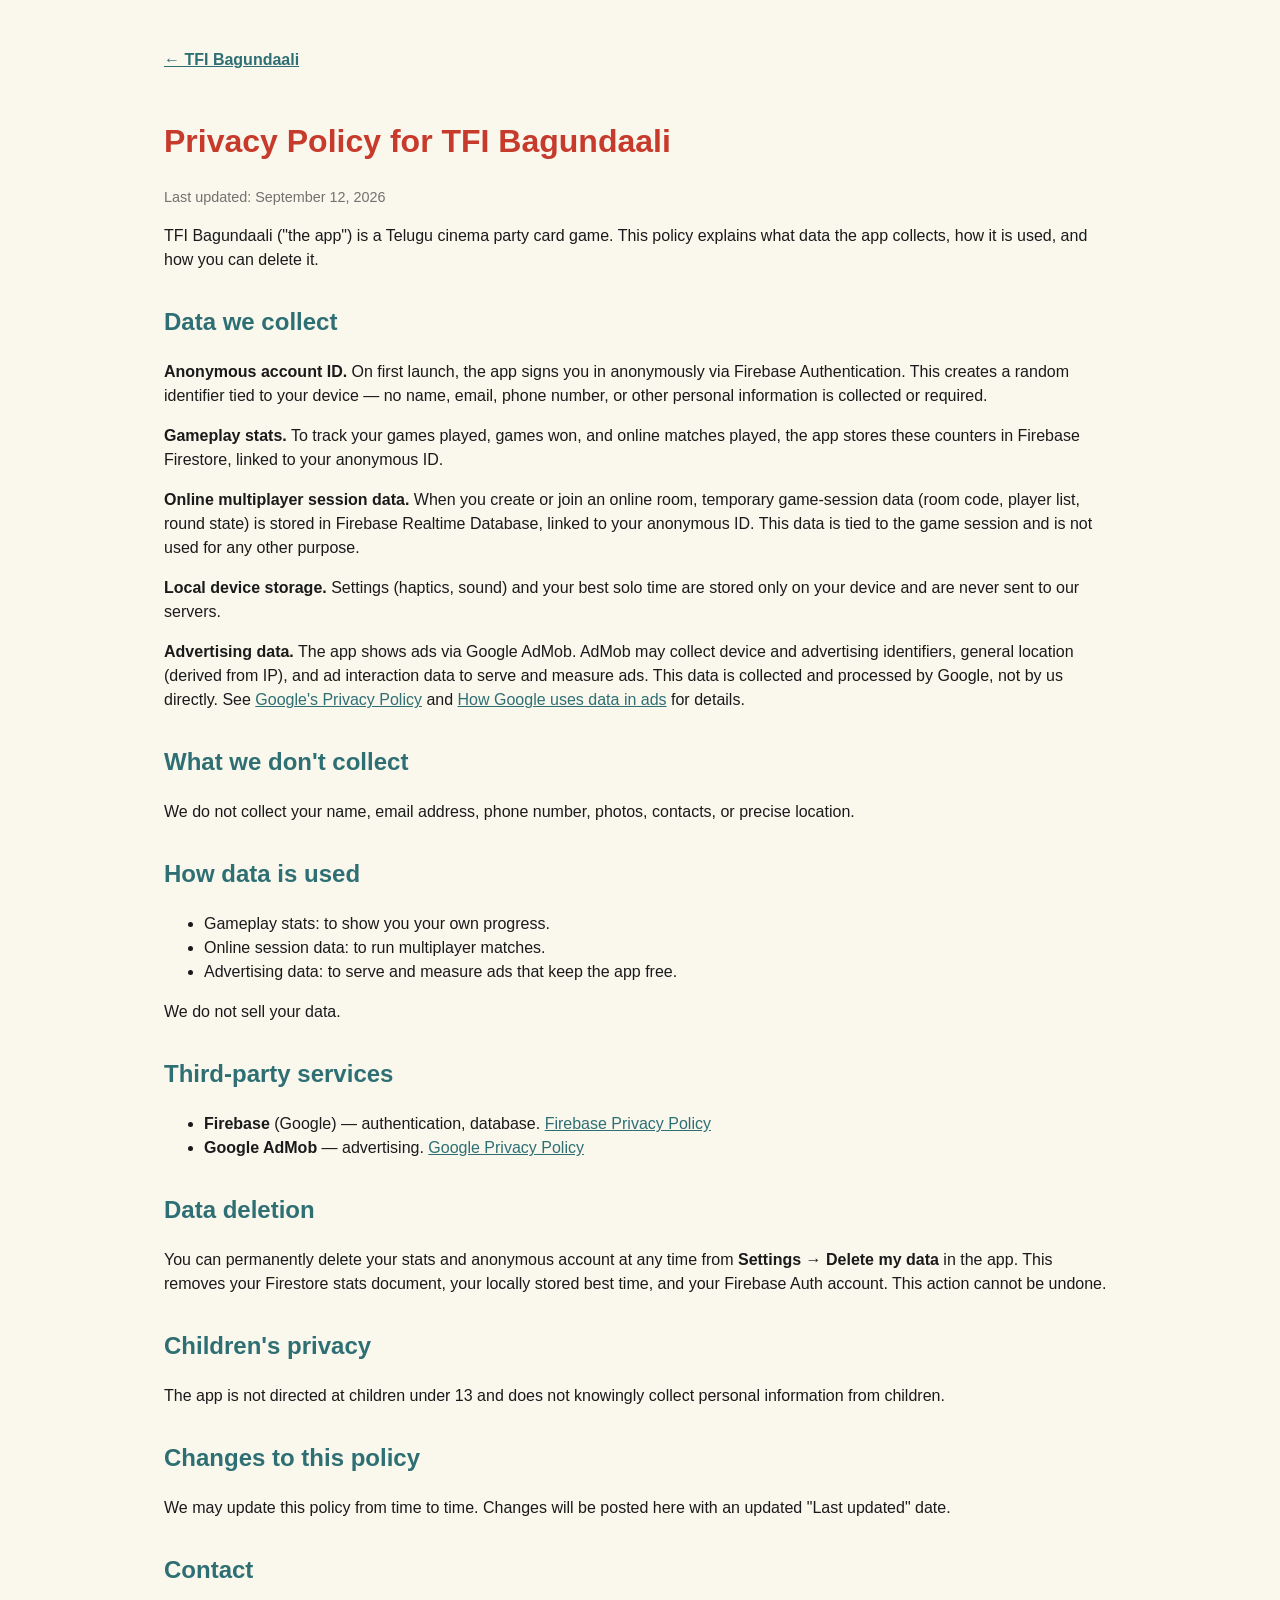
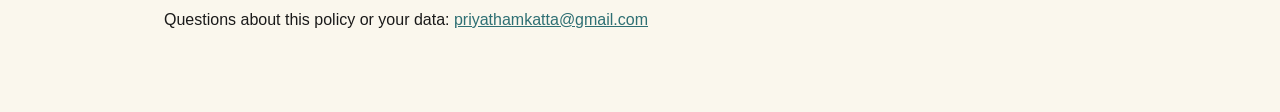
==== web/privacy.html @ ce2384d9 "feat: prep Play Store launch — signing, ads, privacy, landing page - Wire real release signing confi" ====
<!doctype html>
<html lang="en">
<head>
  <meta charset="utf-8" />
  <meta name="viewport" content="width=device-width, initial-scale=1" />
  <title>Privacy Policy — TFI Bagundaali</title>
  <link rel="icon" href="assets/app-icon.png" />
  <link rel="stylesheet" href="styles.css" />
</head>
<body>
  <main class="policy">
    <div class="wrap">
      <a class="back-link" href="index.html">&larr; TFI Bagundaali</a>
      <h1>Privacy Policy for TFI Bagundaali</h1>
      <p class="updated">Last updated: September 12, 2026</p>

      <p>
        TFI Bagundaali ("the app") is a Telugu cinema party card game. This
        policy explains what data the app collects, how it is used, and how
        you can delete it.
      </p>

      <h2>Data we collect</h2>
      <p>
        <strong>Anonymous account ID.</strong> On first launch, the app signs
        you in anonymously via Firebase Authentication. This creates a
        random identifier tied to your device &mdash; no name, email, phone
        number, or other personal information is collected or required.
      </p>
      <p>
        <strong>Gameplay stats.</strong> To track your games played, games
        won, and online matches played, the app stores these counters in
        Firebase Firestore, linked to your anonymous ID.
      </p>
      <p>
        <strong>Online multiplayer session data.</strong> When you create or
        join an online room, temporary game-session data (room code, player
        list, round state) is stored in Firebase Realtime Database, linked to
        your anonymous ID. This data is tied to the game session and is not
        used for any other purpose.
      </p>
      <p>
        <strong>Local device storage.</strong> Settings (haptics, sound) and
        your best solo time are stored only on your device and are never
        sent to our servers.
      </p>
      <p>
        <strong>Advertising data.</strong> The app shows ads via Google
        AdMob. AdMob may collect device and advertising identifiers, general
        location (derived from IP), and ad interaction data to serve and
        measure ads. This data is collected and processed by Google, not by
        us directly. See
        <a href="https://policies.google.com/privacy">Google's Privacy Policy</a>
        and
        <a href="https://policies.google.com/technologies/partner-sites"
          >How Google uses data in ads</a
        >
        for details.
      </p>

      <h2>What we don't collect</h2>
      <p>
        We do not collect your name, email address, phone number, photos,
        contacts, or precise location.
      </p>

      <h2>How data is used</h2>
      <ul>
        <li>Gameplay stats: to show you your own progress.</li>
        <li>Online session data: to run multiplayer matches.</li>
        <li>Advertising data: to serve and measure ads that keep the app free.</li>
      </ul>
      <p>We do not sell your data.</p>

      <h2>Third-party services</h2>
      <ul>
        <li>
          <strong>Firebase</strong> (Google) &mdash; authentication,
          database.
          <a href="https://firebase.google.com/support/privacy"
            >Firebase Privacy Policy</a
          >
        </li>
        <li>
          <strong>Google AdMob</strong> &mdash; advertising.
          <a href="https://policies.google.com/privacy">Google Privacy Policy</a>
        </li>
      </ul>

      <h2>Data deletion</h2>
      <p>
        You can permanently delete your stats and anonymous account at any
        time from <strong>Settings &rarr; Delete my data</strong> in the app.
        This removes your Firestore stats document, your locally stored best
        time, and your Firebase Auth account. This action cannot be undone.
      </p>

      <h2>Children's privacy</h2>
      <p>
        The app is not directed at children under 13 and does not knowingly
        collect personal information from children.
      </p>

      <h2>Changes to this policy</h2>
      <p>
        We may update this policy from time to time. Changes will be posted
        here with an updated "Last updated" date.
      </p>

      <h2>Contact</h2>
      <p>
        Questions about this policy or your data:
        <a href="mailto:priyathamkatta@gmail.com">priyathamkatta@gmail.com</a>
      </p>
    </div>
  </main>
</body>
</html>
---- web/styles.css ----
:root {
  --ivory: #faf7ed;
  --sand: #eadcc8;
  --charcoal: #1a1a1a;
  --cinema-red: #c63b2b;
  --mustard: #f4c542;
  --teal: #2e6f73;
}

* {
  box-sizing: border-box;
}

body {
  margin: 0;
  background: var(--ivory);
  color: var(--charcoal);
  font-family: -apple-system, "Segoe UI", Roboto, Helvetica, Arial, sans-serif;
  line-height: 1.5;
}

a {
  color: var(--teal);
}

.wrap {
  max-width: 1000px;
  margin: 0 auto;
  padding: 0 24px;
}

.marker {
  font-family: "Permanent Marker", cursive;
  line-height: 1.25;
}

/* Hero */

.hero {
  position: relative;
  background: var(--charcoal);
  color: var(--ivory);
}

.hero-photo {
  position: relative;
  width: 100%;
  aspect-ratio: 1672 / 941;
  overflow: hidden;
}

.hero-bg {
  position: absolute;
  inset: 0;
  width: 100%;
  height: 100%;
  object-fit: cover;
  object-position: center;
}

.hero-bg::after {
  content: "";
}

.hero-content {
  position: absolute;
  top: 6%;
  left: 50%;
  transform: translateX(-50%);
  z-index: 2;
  text-align: center;
  width: min(90%, 480px);
}

.hero img.icon {
  width: clamp(48px, 7vw, 96px);
  height: clamp(48px, 7vw, 96px);
  border-radius: 22%;
  box-shadow: 0 8px 24px rgba(0, 0, 0, 0.5);
}

.logotype {
  margin: 12px 0 6px;
  font-size: clamp(1.6rem, 5vw, 3rem);
  font-weight: normal;
}

.lt-tfi {
  font-family: "Permanent Marker", cursive;
  color: var(--mustard);
  margin-right: 0.3em;
  text-shadow: 0 2px 0 rgba(0, 0, 0, 0.35);
}

.lt-name {
  font-family: "Permanent Marker", cursive;
  color: var(--ivory);
  text-shadow: 0 2px 0 rgba(0, 0, 0, 0.35);
  border-bottom: clamp(2px, 0.4vw, 4px) solid var(--cinema-red);
}

.hero-line {
  font-family: "Permanent Marker", cursive;
  margin: 10px 0 6px;
  line-height: 1.35;
  font-size: clamp(0.95rem, 2.2vw, 1.5rem);
}

.hero-line span {
  display: block;
}

.hl-a {
  color: var(--ivory);
  text-shadow: 0 2px 6px rgba(0, 0, 0, 0.8);
}

.hl-b {
  color: var(--mustard);
  text-shadow: 0 2px 6px rgba(0, 0, 0, 0.8);
}

.hero p.tagline {
  font-size: clamp(0.65rem, 1.3vw, 0.92rem);
  color: var(--sand);
  opacity: 0.85;
  margin: 6px 0 14px;
}

.badge {
  display: inline-block;
  padding: clamp(5px, 1vw, 10px) clamp(12px, 2.4vw, 22px);
  border-radius: 999px;
  background: var(--mustard);
  color: var(--charcoal);
  font-weight: 700;
  font-size: clamp(0.65rem, 1.4vw, 0.95rem);
}

/* Wheels */

.wheel {
  position: absolute;
  top: 45.9%;
  width: 25.7%;
  aspect-ratio: 1;
  transform: translate(-50%, -50%);
  z-index: 1;
}

.wheel-left {
  left: 23.1%;
}

.wheel-right {
  left: 76.4%;
}

.wheel .dot {
  position: absolute;
  width: 24%;
  height: 24%;
  object-fit: contain;
  opacity: 0;
  transform: translate(-50%, -50%) scale(0.35);
  transition: opacity 0.35s ease, transform 0.35s cubic-bezier(0.34, 1.56, 0.64, 1);
  filter: drop-shadow(0 3px 6px rgba(0, 0, 0, 0.6));
}

/* stickers pop in, then hold while the match is revealed */
.wheel[data-phase="in"] .dot,
.wheel[data-phase="match"] .dot {
  opacity: 1;
  transform: translate(-50%, -50%) scale(1);
}

.wheel[data-phase="out"] .dot {
  opacity: 0;
  transform: translate(-50%, -50%) scale(0.6);
  transition-delay: 0s !important;
}

/* the shared sticker gets the spotlight */
.wheel[data-phase="match"] .dot.is-match {
  animation: match-pulse 1.4s ease-in-out infinite;
  z-index: 2;
}

.wheel[data-phase="match"] .dot:not(.is-match) {
  opacity: 0.4;
}

@keyframes match-pulse {
  0%,
  100% {
    transform: translate(-50%, -50%) scale(1.05);
    filter: drop-shadow(0 0 8px var(--mustard))
      drop-shadow(0 4px 10px rgba(0, 0, 0, 0.6));
  }
  50% {
    transform: translate(-50%, -50%) scale(1.32);
    filter: drop-shadow(0 0 22px var(--mustard))
      drop-shadow(0 4px 10px rgba(0, 0, 0, 0.6));
  }
}

.match-label {
  font-family: "Permanent Marker", cursive;
  color: var(--mustard);
  font-size: clamp(0.55rem, 1.3vw, 1rem);
  position: absolute;
  z-index: 3;
  white-space: nowrap;
  text-shadow: 0 2px 4px rgba(0, 0, 0, 0.75);
  opacity: 0;
  transform: translate(-50%, 0) rotate(-4deg);
  transition: opacity 0.3s ease;
}

.wheel[data-phase="match"] .match-label {
  opacity: 1;
  animation: match-label-pulse 1.4s ease-in-out infinite;
}

@keyframes match-label-pulse {
  0%,
  100% {
    opacity: 1;
  }
  50% {
    opacity: 0.6;
  }
}

/* Doodles */

.doodle {
  font-family: "Permanent Marker", cursive;
  position: absolute;
  color: var(--ivory);
  font-size: clamp(0.5rem, 1.1vw, 0.85rem);
  line-height: 1.3;
  opacity: 0.85;
  margin: 0;
  z-index: 2;
  text-shadow: 0 1px 3px rgba(0, 0, 0, 0.6);
}

.d-tl {
  top: 4%;
  left: 2%;
  transform: rotate(-4deg);
}

.d-tr {
  top: 4%;
  right: 2%;
  text-align: right;
  transform: rotate(3deg);
}

.d-br {
  bottom: 6%;
  right: 1.5%;
  text-align: right;
  transform: rotate(-2deg);
  color: var(--charcoal);
}

/* Torn divider */

.tear {
  display: block;
  width: 100%;
  height: 24px;
}

.tear path {
  fill: var(--ivory);
}

@media (max-width: 640px) {
  .hero-photo {
    aspect-ratio: auto;
    height: 340px;
  }
  .doodle,
  .wheel {
    display: none;
  }
  .hero-content {
    top: 50%;
    transform: translate(-50%, -50%);
  }
}

/* How it works — sticky scroll */

.how {
  padding: 56px 0 24px;
}

.how-heading {
  text-align: center;
  font-weight: normal;
  font-size: clamp(1.3rem, 3.4vw, 2rem);
  margin: 0 0 8px;
}

.how-scroll {
  display: flex;
  flex-direction: column;
  gap: 8px;
}

@media (min-width: 860px) {
  .how-scroll {
    flex-direction: row;
    align-items: flex-start;
    gap: 32px;
  }
}

/* right: pinned card visual */

.how-viz {
  position: sticky;
  top: 0;
  order: -1;
  display: flex;
  align-items: center;
  justify-content: center;
  height: 46vh;
  z-index: 1;
  background: var(--ivory);
}

@media (min-width: 860px) {
  .how-viz {
    order: 0;
    flex: 0 0 72%;
    height: 100vh;
  }
}

.viz-inner {
  width: 100%;
  display: flex;
  justify-content: center;
  padding: 0 12px;
}

/* the table + cloth */

.table {
  --card-size: clamp(88px, 15.5vw, 182px);
  position: relative;
  width: 100%;
  max-width: 820px;
  aspect-ratio: 16 / 11;
  border-radius: 20px;
  overflow: hidden;
  background: linear-gradient(#3b2718, #2a1b11);
  padding: 14px;
  box-shadow: 0 30px 60px rgba(0, 0, 0, 0.3),
    inset 0 1px 0 rgba(255, 255, 255, 0.12);
}

.felt {
  position: absolute;
  inset: 14px;
  border-radius: 12px;
  background: radial-gradient(
      ellipse at 50% 38%,
      #35797c 0%,
      #245a5c 48%,
      #14383a 100%
    );
  box-shadow: inset 0 0 70px rgba(0, 0, 0, 0.55),
    inset 0 0 0 1px rgba(0, 0, 0, 0.35);
}

/* woven cloth texture + soft folds */
.felt::before {
  content: "";
  position: absolute;
  inset: 0;
  border-radius: 12px;
  opacity: 0.18;
  background-image: repeating-linear-gradient(
      45deg,
      rgba(255, 255, 255, 0.09) 0 1px,
      transparent 1px 3px
    ),
    repeating-linear-gradient(
      -45deg,
      rgba(0, 0, 0, 0.12) 0 1px,
      transparent 1px 3px
    );
}

.felt::after {
  content: "";
  position: absolute;
  inset: 0;
  border-radius: 12px;
  background: linear-gradient(
      100deg,
      rgba(255, 255, 255, 0.07) 0 12%,
      transparent 26% 62%,
      rgba(255, 255, 255, 0.05) 74%,
      transparent 88%
    );
}

/* cards thrown around the table */

.scatter {
  position: absolute;
  inset: 0;
}

.decoy {
  position: absolute;
  width: 16%;
  opacity: 0.5;
  filter: blur(0.5px);
  box-shadow: inset 0 0 0 3px rgba(255, 255, 255, 0.05),
    0 10px 22px rgba(0, 0, 0, 0.5);
}

.dc1 {
  top: -9%;
  left: -6%;
  transform: rotate(-17deg);
}
.dc4 {
  bottom: -10%;
  right: -5%;
  transform: rotate(-12deg);
}

/* seats around the table */

.seat {
  position: absolute;
  transform: translate(-50%, -50%);
  display: flex;
  flex-direction: column;
  align-items: center;
  gap: 8px;
}

.seat-center {
  left: 50%;
  top: 28%;
}

.seat-you {
  left: 23%;
  top: 72%;
}

.seat-friend {
  left: 77%;
  top: 72%;
}

.seat-label {
  font-family: "Permanent Marker", cursive;
  font-size: clamp(0.6rem, 1.15vw, 0.95rem);
  color: var(--ivory);
  opacity: 0.75;
  text-shadow: 0 2px 4px rgba(0, 0, 0, 0.7);
  white-space: nowrap;
}

.label-you {
  color: var(--mustard);
  opacity: 1;
}

.mini-card {
  position: relative;
  width: var(--card-size);
  aspect-ratio: 1;
  border-radius: 50%;
  background: radial-gradient(circle at 35% 28%, #3b3935, #141312 72%);
  box-shadow: inset 0 0 0 4px rgba(255, 255, 255, 0.08),
    0 16px 30px rgba(0, 0, 0, 0.45);
}

.center-card {
  box-shadow: inset 0 0 0 4px rgba(244, 197, 66, 0.35),
    0 18px 34px rgba(0, 0, 0, 0.5);
}

.ms {
  position: absolute;
  width: 24%;
  height: 24%;
  object-fit: contain;
  transform: translate(-50%, -50%);
  transition: opacity 0.35s ease, width 0.35s ease, height 0.35s ease;
}

/* 8 symbols per card: one centre + a ring of seven */

.q0 {
  top: 50%;
  left: 50%;
}
.q1 {
  top: 17%;
  left: 50%;
}
.q2 {
  top: 29.4%;
  left: 75.8%;
}
.q3 {
  top: 57.3%;
  left: 82.2%;
}
.q4 {
  top: 79.7%;
  left: 64.3%;
}
.q5 {
  top: 79.7%;
  left: 35.7%;
}
.q6 {
  top: 57.3%;
  left: 17.8%;
}
.q7 {
  top: 29.4%;
  left: 24.2%;
}

/* viz states driven by scroll position */

/* step 2: both players' matches light up, in their own colour */

.viz-inner[data-active="2"] .m-you,
.viz-inner[data-active="3"] .m-you {
  width: 31%;
  height: 31%;
  z-index: 2;
  animation: match-pulse 1.6s ease-in-out infinite;
}

.viz-inner[data-active="2"] .m-friend {
  width: 29%;
  height: 29%;
  z-index: 2;
  animation: friend-pulse 1.6s ease-in-out infinite 0.3s;
}

.viz-inner[data-active="2"] .ms:not(.m-you):not(.m-friend),
.viz-inner[data-active="3"] .ms:not(.m-you) {
  opacity: 0.25;
}

@keyframes friend-pulse {
  0%,
  100% {
    transform: translate(-50%, -50%) scale(1);
    filter: drop-shadow(0 0 6px #5fd3d8) drop-shadow(0 4px 10px rgba(0, 0, 0, 0.6));
  }
  50% {
    transform: translate(-50%, -50%) scale(1.14);
    filter: drop-shadow(0 0 18px #5fd3d8)
      drop-shadow(0 4px 10px rgba(0, 0, 0, 0.6));
  }
}

/* step 3: you got there first */

.viz-inner[data-active="3"] .m-you {
  animation: match-zoom 1.8s ease-in-out infinite;
}

.viz-inner[data-active="3"] .friend-card {
  opacity: 0.45;
  transition: opacity 0.35s ease;
}

.viz-inner[data-active="3"] .center-card {
  box-shadow: inset 0 0 0 4px var(--mustard), 0 0 28px rgba(244, 197, 66, 0.45),
    0 18px 34px rgba(0, 0, 0, 0.5);
}

@keyframes match-zoom {
  0%,
  100% {
    transform: translate(-50%, -50%) scale(1);
    filter: drop-shadow(0 0 8px var(--mustard))
      drop-shadow(0 4px 10px rgba(0, 0, 0, 0.6));
  }
  45% {
    transform: translate(-50%, -50%) scale(1.42);
    filter: drop-shadow(0 0 26px var(--mustard))
      drop-shadow(0 6px 14px rgba(0, 0, 0, 0.7));
  }
}

/* finger tap */

.tap-fx {
  position: absolute;
  width: 0;
  height: 0;
  z-index: 5;
  opacity: 0;
}

.viz-inner[data-active="3"] .tap-fx {
  opacity: 1;
}

.ripple {
  position: absolute;
  left: 0;
  top: 0;
  width: 54px;
  height: 54px;
  margin: -27px 0 0 -27px;
  border-radius: 50%;
  border: 2px solid var(--mustard);
  opacity: 0;
}

.viz-inner[data-active="3"] .ripple {
  animation: ripple-out 1.8s ease-out infinite;
}

.viz-inner[data-active="3"] .ripple.r2 {
  animation-delay: 0.35s;
}

@keyframes ripple-out {
  0% {
    transform: scale(0.3);
    opacity: 0.9;
  }
  70% {
    opacity: 0;
  }
  100% {
    transform: scale(2.2);
    opacity: 0;
  }
}

.tap-hand {
  position: absolute;
  top: 50%;
  left: 21%;
  width: clamp(34px, 5vw, 58px);
  height: clamp(34px, 5vw, 58px);
  margin: 6% 0 0 6%;
  color: var(--ivory);
  z-index: 6;
  opacity: 0;
  filter: drop-shadow(0 4px 8px rgba(0, 0, 0, 0.75));
  transform: translate(0, 12px);
  transition: opacity 0.3s ease;
}

.tap-hand svg {
  width: 100%;
  height: 100%;
}

.viz-inner[data-active="3"] .tap-hand {
  opacity: 1;
  animation: tap-press 1.8s ease-in-out infinite;
}

@keyframes tap-press {
  0%,
  100% {
    transform: translate(6px, 16px);
  }
  40%,
  55% {
    transform: translate(0, 4px);
  }
}

.tap-fx {
  position: absolute;
  width: 0;
  height: 0;
  z-index: 5;
  opacity: 0;
}

.viz-inner[data-active="3"] .tap-fx {
  opacity: 1;
}

.ripple {
  position: absolute;
  left: 0;
  top: 0;
  width: 54px;
  height: 54px;
  margin: -27px 0 0 -27px;
  border-radius: 50%;
  border: 2px solid var(--mustard);
  opacity: 0;
}

.viz-inner[data-active="3"] .ripple {
  animation: ripple-out 1.8s ease-out infinite;
}

.viz-inner[data-active="3"] .ripple.r2 {
  animation-delay: 0.35s;
}

@keyframes ripple-out {
  0% {
    transform: scale(0.3);
    opacity: 0.9;
  }
  70% {
    opacity: 0;
  }
  100% {
    transform: scale(2.2);
    opacity: 0;
  }
}

.tap-hand {
  position: absolute;
  top: 50%;
  left: 21%;
  width: clamp(34px, 5vw, 58px);
  height: clamp(34px, 5vw, 58px);
  margin: 6% 0 0 6%;
  color: var(--ivory);
  z-index: 6;
  opacity: 0;
  filter: drop-shadow(0 4px 8px rgba(0, 0, 0, 0.75));
  transform: translate(0, 12px);
  transition: opacity 0.3s ease;
}

.tap-hand svg {
  width: 100%;
  height: 100%;
}

.viz-inner[data-active="3"] .tap-hand {
  opacity: 1;
  animation: tap-press 1.8s ease-in-out infinite;
}

@keyframes tap-press {
  0%,
  100% {
    transform: translate(6px, 16px);
  }
  40%,
  55% {
    transform: translate(0, 4px);
  }
}

.link-line {
  position: absolute;
  top: calc(50% + var(--card-size) * 0.073);
  left: 50%;
  transform: translate(-50%, -50%);
  width: clamp(16px, 4vw, 48px);
  border-top: 3px dashed var(--cinema-red);
  z-index: 3;
  opacity: 0;
  transition: opacity 0.35s ease;
}

.viz-inner[data-active="2"] .link-line {
  opacity: 1;
}

.tap-check {
  position: absolute;
  width: clamp(24px, 3.2vw, 40px);
  height: clamp(24px, 3.2vw, 40px);
  margin-left: 12%;
  margin-top: 12%;
  transform: translate(-50%, -50%) scale(0.4);
  border-radius: 50%;
  background: var(--mustard);
  color: var(--charcoal);
  display: flex;
  align-items: center;
  justify-content: center;
  z-index: 4;
  box-shadow: 0 2px 10px rgba(0, 0, 0, 0.45);
  opacity: 0;
  transition: opacity 0.3s ease, transform 0.3s ease;
}

.viz-inner[data-active="3"] .tap-check {
  opacity: 1;
  transform: translate(-50%, -50%) scale(1);
}

.tap-check svg {
  width: 55%;
  height: 55%;
}

/* left: scrolling step copy */

.how-steps {
  flex: 1;
}

.how-step {
  display: flex;
  flex-direction: column;
  align-items: flex-start;
  justify-content: center;
  gap: 10px;
  min-height: 54vh;
  padding: 18px 0;
  opacity: 0.35;
  transition: opacity 0.35s ease;
}

@media (min-width: 860px) {
  .how-step {
    min-height: 100vh;
    justify-content: center;
    padding: 0;
  }
}

.how-step.is-active {
  opacity: 1;
}

.how-caption {
  margin: 0;
  font-family: "Permanent Marker", cursive;
  font-size: clamp(1.2rem, 2.4vw, 1.7rem);
  line-height: 1.2;
}

.how-sub {
  margin: 0;
  font-size: 0.95rem;
  opacity: 0.75;
  max-width: 34ch;
}

.how-num {
  font-family: "Permanent Marker", cursive;
  color: #fff;
  width: 34px;
  height: 34px;
  flex: none;
  border-radius: 50%;
  display: flex;
  align-items: center;
  justify-content: center;
  font-size: 1rem;
}

.how-num-1 {
  background: var(--cinema-red);
}
.how-num-2 {
  background: var(--teal);
}
.how-num-3 {
  background: var(--mustard);
  color: var(--charcoal);
}

/* Modes */

.features {
  padding: 32px 0 40px;
}

.modes-heading {
  text-align: center;
  font-weight: normal;
  font-size: clamp(1.4rem, 4vw, 2.2rem);
  margin-bottom: 32px;
}

.mh-black,
.mh-red {
  font-family: "Permanent Marker", cursive;
  margin: 0 6px;
}

.mh-black {
  color: var(--charcoal);
}

.mh-red {
  color: var(--cinema-red);
}

.mode-list {
  display: flex;
  flex-direction: column;
  gap: 16px;
}

@media (min-width: 860px) {
  .mode-list {
    flex-direction: row;
  }
}

.mode-banner {
  flex: 1;
  display: flex;
  align-items: center;
  gap: 16px;
  padding: 20px;
  border-radius: 16px;
  color: var(--ivory);
  box-shadow: 0 10px 24px rgba(0, 0, 0, 0.15);
}

.mode-red {
  background: var(--cinema-red);
}

.mode-teal {
  background: var(--teal);
}

.mode-mustard {
  background: var(--mustard);
  color: var(--charcoal);
}

.mode-icon {
  width: 40px;
  height: 40px;
  flex: none;
  color: inherit;
}

.mode-text h3 {
  font-family: "Permanent Marker", cursive;
  font-weight: normal;
  margin: 0 0 4px;
  font-size: 1.1rem;
}

.mode-text p {
  margin: 0;
  font-size: 0.92rem;
  opacity: 0.92;
}

/* Sticker showcase */

.showcase {
  position: relative;
  padding: 16px 0 64px;
  text-align: center;
}

.showcase .doodle {
  color: var(--charcoal);
  opacity: 0.7;
  text-shadow: none;
}

.d-deck-l {
  top: 0;
  left: 4%;
  transform: rotate(-3deg);
}

.d-deck-r {
  bottom: 0;
  right: 3%;
  transform: rotate(3deg);
}

.sticker-strip {
  display: flex;
  justify-content: center;
  gap: 18px;
  flex-wrap: wrap;
  padding-top: 24px;
}

.sticker-strip img {
  width: 110px;
  height: 110px;
  object-fit: cover;
  border-radius: 50%;
  box-shadow: 0 10px 24px rgba(0, 0, 0, 0.18);
  border: 3px solid #fff;
  transition: transform 0.15s ease;
}

.sticker-strip img:nth-child(odd) {
  transform: rotate(-4deg) translateY(6px);
}
.sticker-strip img:nth-child(even) {
  transform: rotate(4deg);
}

.sticker-strip img:hover {
  transform: rotate(0deg) scale(1.08);
}

@media (max-width: 640px) {
  .sticker-strip img {
    width: 76px;
    height: 76px;
  }
  .d-deck-l,
  .d-deck-r {
    display: none;
  }
}

/* Footer */

footer {
  background: var(--sand);
  padding: 24px 0;
}

.footer-row {
  display: flex;
  align-items: center;
  justify-content: space-between;
  flex-wrap: wrap;
  gap: 10px;
  font-size: 0.9rem;
}

.footer-links a {
  margin-right: 16px;
  text-decoration: none;
  font-weight: 600;
}

.footer-tagline {
  font-family: "Permanent Marker", cursive;
  color: var(--cinema-red);
  margin: 0;
  font-size: 1rem;
}

/* Policy page */

.policy {
  padding: 48px 0 64px;
}

.policy h1 {
  color: var(--cinema-red);
}

.policy h2 {
  margin-top: 32px;
  color: var(--teal);
}

.policy .updated {
  color: var(--charcoal);
  opacity: 0.6;
  font-size: 0.9rem;
}

.back-link {
  display: inline-block;
  margin-bottom: 24px;
  font-weight: 600;
}

/* Sticky nav */

.nav {
  position: sticky;
  top: 0;
  z-index: 20;
  background: rgba(16, 15, 14, 0.94);
  backdrop-filter: blur(8px);
  border-bottom: 1px solid rgba(244, 197, 66, 0.18);
}

.nav-inner {
  max-width: 1100px;
  margin: 0 auto;
  padding: 10px 20px;
  display: flex;
  align-items: center;
  justify-content: space-between;
  gap: 16px;
}

.nav-logo {
  font-family: "Permanent Marker", cursive;
  font-size: 1.05rem;
  text-decoration: none;
  white-space: nowrap;
}

.nav-name {
  color: var(--ivory);
}

.nav-links {
  display: none;
  gap: 24px;
}

@media (min-width: 760px) {
  .nav-links {
    display: flex;
  }
}

.nav-links a {
  color: var(--sand);
  text-decoration: none;
  font-size: 0.92rem;
  font-weight: 600;
}

.nav-links a:hover {
  color: var(--mustard);
}

.nav-cta {
  background: var(--mustard);
  color: var(--charcoal);
  font-weight: 700;
  font-size: 0.82rem;
  padding: 8px 16px;
  border-radius: 999px;
  white-space: nowrap;
}

/* Stat strip */

.stats {
  background: var(--ivory);
  padding: 26px 0 6px;
}

.stat-row {
  display: flex;
  justify-content: center;
  gap: clamp(28px, 8vw, 90px);
  text-align: center;
}

.stat {
  display: flex;
  flex-direction: column;
  gap: 2px;
}

.stat-num {
  font-family: "Permanent Marker", cursive;
  font-size: clamp(1.5rem, 4vw, 2.4rem);
  color: var(--cinema-red);
  line-height: 1;
}

.stat-label {
  font-size: 0.72rem;
  letter-spacing: 0.18em;
  text-transform: uppercase;
  opacity: 0.7;
  font-weight: 700;
}

/* Eyebrow labels */

.eyebrow {
  text-align: center;
  margin: 0 0 6px;
  font-size: 0.72rem;
  letter-spacing: 0.24em;
  text-transform: uppercase;
  font-weight: 700;
  color: var(--teal);
}

.eyebrow::before,
.eyebrow::after {
  content: "—";
  margin: 0 10px;
  opacity: 0.5;
}

/* FAQ */

.faq {
  padding: 48px 0 64px;
}

.faq-heading {
  text-align: center;
  font-weight: normal;
  font-size: clamp(1.3rem, 3.4vw, 2rem);
  margin: 0 0 28px;
}

.faq-item {
  border-top: 1px solid var(--sand);
  padding: 4px 0;
}

.faq-item:last-of-type {
  border-bottom: 1px solid var(--sand);
}

.faq-item summary {
  cursor: pointer;
  list-style: none;
  padding: 16px 32px 16px 0;
  font-weight: 700;
  font-size: 1rem;
  position: relative;
}

.faq-item summary::-webkit-details-marker {
  display: none;
}

.faq-item summary::after {
  content: "+";
  position: absolute;
  right: 4px;
  top: 50%;
  transform: translateY(-50%);
  color: var(--cinema-red);
  font-size: 1.3rem;
  line-height: 1;
}

.faq-item[open] summary {
  color: var(--cinema-red);
}

.faq-item[open] summary::after {
  content: "×";
}

.faq-item p {
  margin: 0 0 18px;
  max-width: 62ch;
  opacity: 0.82;
}

/* keep anchored sections clear of the sticky nav */

#how,
#modes,
#deck,
#faq {
  scroll-margin-top: 64px;
}
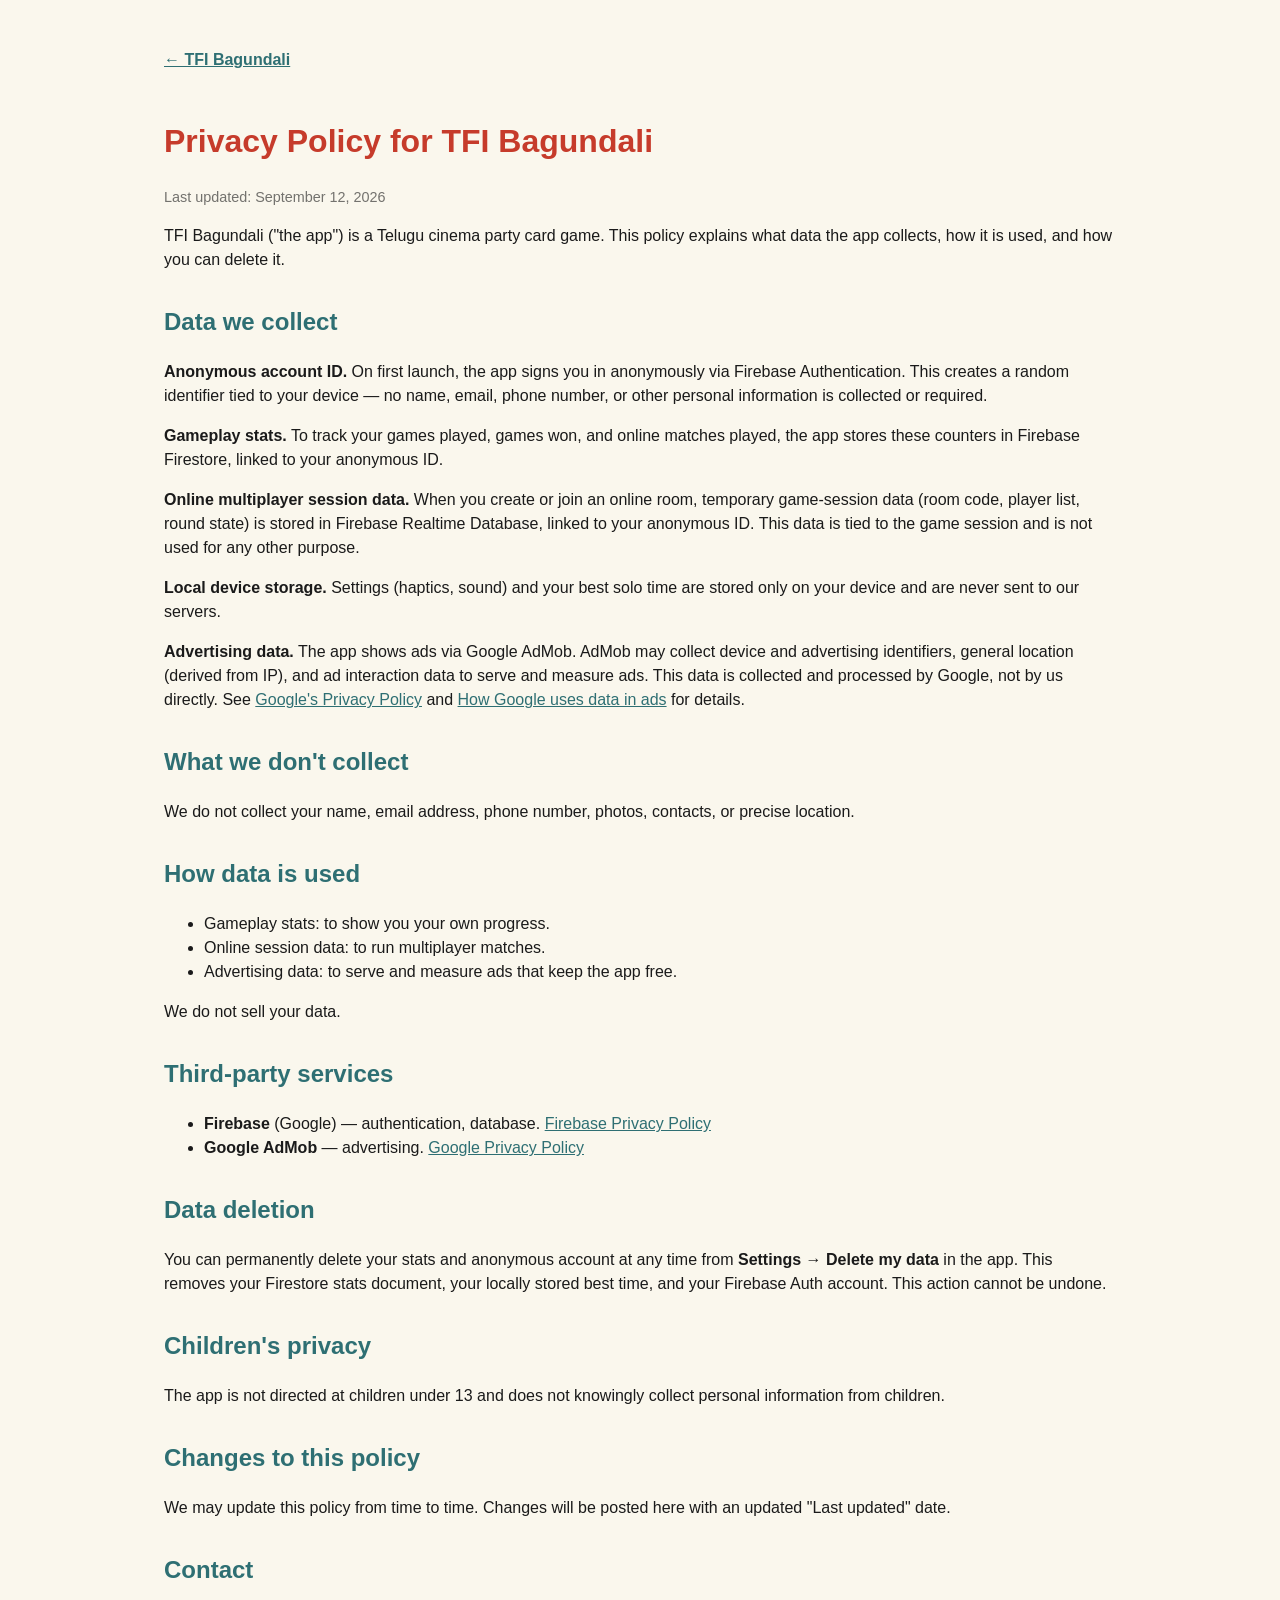
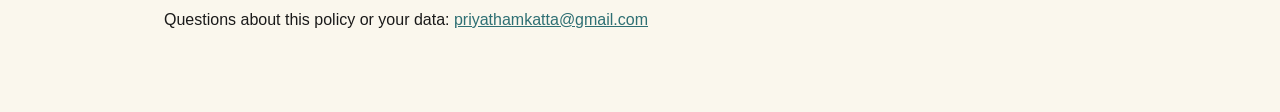
==== commit 2916bf7b: "fix: rename Bagundaali to Bagundali, new app logo, trademark-safe copy - Rename app/package/identifi" ====
--- a/web/privacy.html
+++ b/web/privacy.html
@@ -3,19 +3,19 @@
 <head>
   <meta charset="utf-8" />
   <meta name="viewport" content="width=device-width, initial-scale=1" />
-  <title>Privacy Policy — TFI Bagundaali</title>
+  <title>Privacy Policy — TFI Bagundali</title>
   <link rel="icon" href="assets/app-icon.png" />
   <link rel="stylesheet" href="styles.css" />
 </head>
 <body>
   <main class="policy">
     <div class="wrap">
-      <a class="back-link" href="index.html">&larr; TFI Bagundaali</a>
-      <h1>Privacy Policy for TFI Bagundaali</h1>
+      <a class="back-link" href="index.html">&larr; TFI Bagundali</a>
+      <h1>Privacy Policy for TFI Bagundali</h1>
       <p class="updated">Last updated: September 12, 2026</p>
 
       <p>
-        TFI Bagundaali ("the app") is a Telugu cinema party card game. This
+        TFI Bagundali ("the app") is a Telugu cinema party card game. This
         policy explains what data the app collects, how it is used, and how
         you can delete it.
       </p>
--- a/web/styles.css
+++ b/web/styles.css
@@ -73,10 +73,9 @@
 }
 
 .hero img.icon {
-  width: clamp(48px, 7vw, 96px);
-  height: clamp(48px, 7vw, 96px);
-  border-radius: 22%;
-  box-shadow: 0 8px 24px rgba(0, 0, 0, 0.5);
+  width: clamp(56px, 8vw, 108px);
+  height: clamp(56px, 8vw, 108px);
+  filter: drop-shadow(0 8px 20px rgba(0, 0, 0, 0.5));
 }
 
 .logotype {
